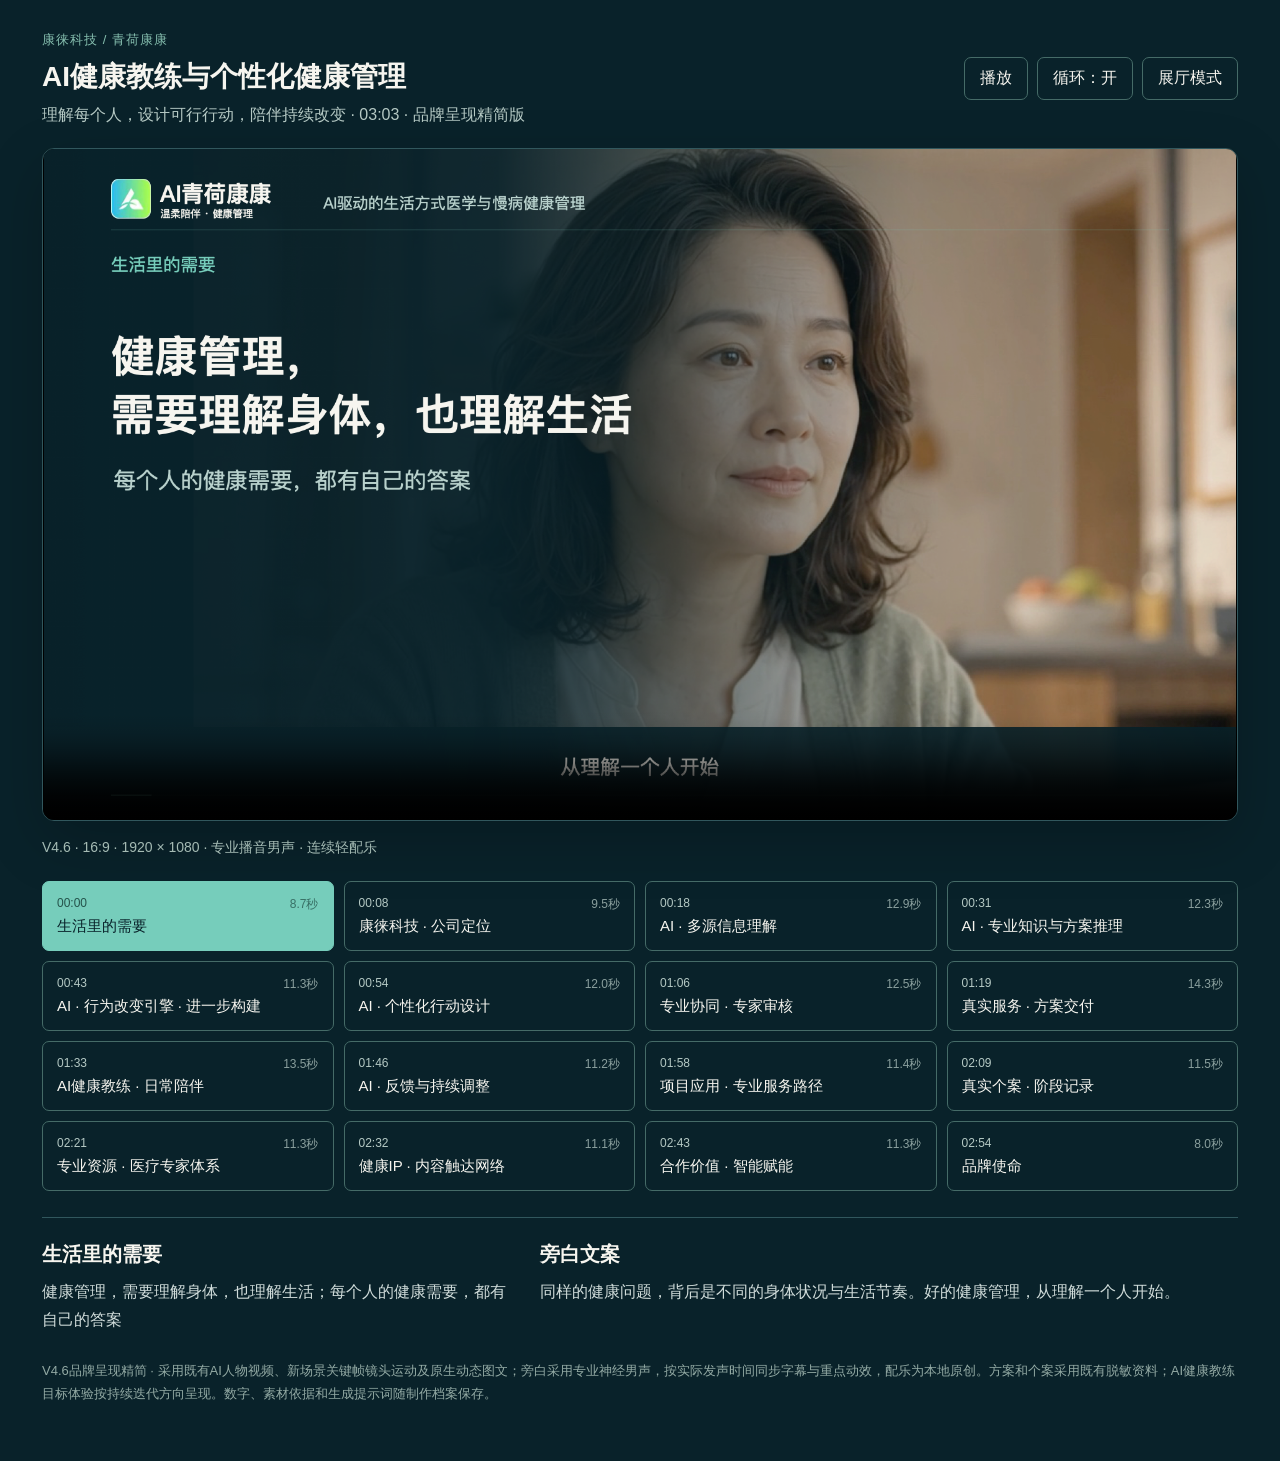
==== film/index.html @ 323fd31a "Publish V3 V4 and brand film" ====
<!doctype html><html lang="zh-CN"><head><meta charset="utf-8"><meta name="viewport" content="width=device-width,initial-scale=1"><title>康徕科技｜AI健康教练与个性化健康管理</title><style>
*{box-sizing:border-box}body{margin:0;background:#09222a;color:#f6f5ef;font-family:"PingFang SC","Microsoft YaHei",sans-serif}main{max-width:1520px;margin:auto;padding:30px 42px 42px}header{display:flex;align-items:center;justify-content:space-between;gap:24px;margin-bottom:22px}.eyebrow{font-size:13px;color:#86bfaf;letter-spacing:.08em}h1{font-size:28px;margin:9px 0;font-weight:600}header p{color:#b5c9c4;margin:0;font-size:16px}.tools{display:flex;gap:9px;flex-shrink:0}button{font:inherit;border:1px solid #456b67;background:transparent;color:inherit;border-radius:7px;padding:10px 15px;cursor:pointer}button:hover,button:focus-visible{border-color:#9fe4d6;background:#173b42;outline:2px solid #76cdbb;outline-offset:2px}.screen{background:#000;border:1px solid #31575d;border-radius:12px;overflow:hidden;aspect-ratio:16/9;box-shadow:0 20px 60px #0003}video{display:block;width:100%;height:100%;object-fit:contain}.under{display:flex;justify-content:space-between;gap:20px;color:#a5bbb4;font-size:14px;margin:18px 0}a{color:#88c9bb;text-decoration:none}a:hover{text-decoration:underline}nav{display:grid;grid-template-columns:repeat(4,minmax(0,1fr));gap:10px;margin-top:24px}.chapter{text-align:left;font-size:15px;padding:14px;white-space:normal;overflow-wrap:anywhere}.chapter>span{display:block;font-size:12px;color:#b5c9c4;margin-bottom:7px}.chapter small{float:right;font-size:12px;font-weight:400;opacity:.75}.chapter.active{background:#76cdbb;color:#09222a;border-color:#76cdbb}.chapter.active>span{color:#24524a}.note{margin-top:26px;display:grid;grid-template-columns:1fr 1.5fr;gap:32px;border-top:1px solid #31575d;padding-top:23px}.note h2{font-size:20px;margin:0 0 10px}.note p{margin:0;line-height:1.75;color:#d0dcda}.documents{display:flex;flex-wrap:wrap;gap:12px;align-items:center;border-top:1px solid #31575d;margin-top:26px;padding-top:22px}.documents>span{color:#b5c9c4;margin-right:6px}.documents a{border:1px solid #31575d;border-radius:7px;padding:10px 15px}.meta{font-size:13px;color:#93aaa4;margin-top:25px;line-height:1.8}@media(max-width:900px){main{padding:22px}header{display:block}.tools{margin-top:18px}nav{grid-template-columns:repeat(2,minmax(0,1fr))}.note{grid-template-columns:1fr}.chapter{font-size:14px}.under{display:block}.under>div+div{margin-top:10px}}
body.exhibition{overflow:hidden}body.exhibition .screen{position:fixed;inset:0;width:100vw;height:100vh;aspect-ratio:auto;border:0;border-radius:0;z-index:20}body.exhibition .tools{position:fixed;right:16px;top:16px;z-index:30;opacity:0;transition:opacity .3s}body.exhibition .tools:hover,body.exhibition .tools:focus-within{opacity:1}body.exhibition .tools button:not(#full){display:none}body.exhibition #full{background:#09222acc}body.exhibition nav,body.exhibition .note,body.exhibition .under,body.exhibition .documents,body.exhibition .meta,body.exhibition header>div:first-child{display:none}
</style></head><body><main><header><div><span class="eyebrow">康徕科技 / 青荷康康</span><h1>AI健康教练与个性化健康管理</h1><p>理解每个人，设计可行行动，陪伴持续改变 · 03:03 · 品牌呈现精简版</p></div><div class="tools"><button id="play">播放</button><button id="loop" aria-pressed="true">循环：开</button><button id="full">展厅模式</button></div></header><div class="screen"><video id="film" controls loop playsinline preload="metadata" poster="poster.png"></video></div><div class="under"><div>V4.6 · 16:9 · 1920 × 1080 · 专业播音男声 · 连续轻配乐</div></div><nav aria-label="影片章节"><button class="chapter" data-start="0" data-id="S01"><span>00:00<small>8.7秒</small></span>生活里的需要</button><button class="chapter" data-start="8.68" data-id="S02"><span>00:08<small>9.5秒</small></span>康徕科技 · 公司定位</button><button class="chapter" data-start="18.2" data-id="S03"><span>00:18<small>12.9秒</small></span>AI · 多源信息理解</button><button class="chapter" data-start="31.08" data-id="S04"><span>00:31<small>12.3秒</small></span>AI · 专业知识与方案推理</button><button class="chapter" data-start="43.4" data-id="S05"><span>00:43<small>11.3秒</small></span>AI · 行为改变引擎 · 进一步构建</button><button class="chapter" data-start="54.68" data-id="S06"><span>00:54<small>12.0秒</small></span>AI · 个性化行动设计</button><button class="chapter" data-start="66.64" data-id="S07"><span>01:06<small>12.5秒</small></span>专业协同 · 专家审核</button><button class="chapter" data-start="79.16" data-id="S08"><span>01:19<small>14.3秒</small></span>真实服务 · 方案交付</button><button class="chapter" data-start="93.44" data-id="S09"><span>01:33<small>13.5秒</small></span>AI健康教练 · 日常陪伴</button><button class="chapter" data-start="106.96" data-id="S10"><span>01:46<small>11.2秒</small></span>AI · 反馈与持续调整</button><button class="chapter" data-start="118.2" data-id="S11"><span>01:58<small>11.4秒</small></span>项目应用 · 专业服务路径</button><button class="chapter" data-start="129.56" data-id="S12"><span>02:09<small>11.5秒</small></span>真实个案 · 阶段记录</button><button class="chapter" data-start="141.08" data-id="S13"><span>02:21<small>11.3秒</small></span>专业资源 · 医疗专家体系</button><button class="chapter" data-start="152.4" data-id="S14"><span>02:32<small>11.1秒</small></span>健康IP · 内容触达网络</button><button class="chapter" data-start="163.52" data-id="S15"><span>02:43<small>11.3秒</small></span>合作价值 · 智能赋能</button><button class="chapter" data-start="174.84" data-id="S16"><span>02:54<small>8.0秒</small></span>品牌使命</button></nav><section class="note"><div><h2 id="scene-title">生活里的需要</h2><p id="scene-copy">健康管理，需要理解身体，也理解生活</p></div><div><h2>旁白文案</h2><p id="voice">同样的健康问题，背后是不同的身体状况、生活节奏和行动困难。</p></div></section><p class="meta">V4.6品牌呈现精简 · 采用既有AI人物视频、新场景关键帧镜头运动及原生动态图文；旁白采用专业神经男声，按实际发声时间同步字幕与重点动效，配乐为本地原创。方案和个案采用既有脱敏资料；AI健康教练目标体验按持续迭代方向呈现。数字、素材依据和生成提示词随制作档案保存。</p></main><script src="vendor/hls.min.js"></script><script>
const scenes=[{"id": "S01", "start": 0, "end": 8.68, "chapter": "生活里的需要", "layout": "human", "headline": "健康管理，\n需要理解身体，也理解生活", "subline": "每个人的健康需要，都有自己的答案", "labels": [], "asset": "report", "video": true, "voice": "同样的健康问题，背后是不同的身体状况与生活节奏。好的健康管理，从理解一个人开始。", "visualDuration": 8, "voiceOffset": 0.18, "animationMap": [{"visual": 0, "audio": 0}, {"visual": 8, "audio": 8.68}]}, {"id": "S02", "start": 8.68, "end": 18.2, "chapter": "康徕科技 · 公司定位", "layout": "brand", "headline": "AI驱动的生活方式医学\n与慢病健康管理", "subline": "专业知识 × 人工智能 × 持续服务", "labels": [], "asset": "report", "video": true, "voice": "康徕科技，以人工智能连接生活方式医学与专业服务，让健康管理更个性化，也更贴近日常生活。", "visualDuration": 10, "voiceOffset": 0.18, "animationMap": [{"visual": 0, "audio": 0}, {"visual": 10, "audio": 9.52}]}, {"id": "S03", "start": 18.2, "end": 31.08, "chapter": "AI · 多源信息理解", "layout": "profile", "headline": "先理解一个人，\n再设计一份方案", "subline": "从原始资料，到结构化用户画像", "labels": ["用户自检", "体检资料", "专家建议", "生活记录"], "asset": "consult", "video": true, "voice": "从用户自检、体检资料，到专家建议与生活记录，人工智能整合多源信息，形成结构化画像，理解健康情况、个人目标和现实条件。", "visualDuration": 12, "voiceOffset": 0.18, "animationMap": [{"visual": 0, "audio": 0}, {"visual": 3.0, "audio": 4.874, "keyword": "人工智能"}, {"visual": 5.7, "audio": 7.0713, "keyword": "形成结构化画像"}, {"visual": 8.6, "audio": 10.58, "keyword": "现实条件"}, {"visual": 10.1, "audio": 11.28, "keyword": null}, {"visual": 12, "audio": 12.88}]}, {"id": "S04", "start": 31.08, "end": 43.4, "chapter": "AI · 专业知识与方案推理", "layout": "knowledge", "headline": "让专业知识，\n成为个性化方案的依据", "subline": "自建知识库与个案库 · 专业依据融入方案", "labels": ["临床医学：循证、文献、指南", "生活方式干预：运动、营养、睡眠、情绪、关系、避害", "临床案例、服务个案"], "asset": "expert", "video": false, "voice": "依托自建知识库和个案库，人工智能检索适用的专业依据，结合生活方式医学逻辑、规则与模板，形成方案草案，让建议有据可循。", "visualDuration": 13, "voiceOffset": 0.18, "animationMap": [{"visual": 0, "audio": 0}, {"visual": 3.1, "audio": 3.1715, "keyword": "检索适用"}, {"visual": 7.0, "audio": 8.5663, "keyword": "形成方案草案"}, {"visual": 9.4, "audio": 10.02, "keyword": null}, {"visual": 10.7, "audio": 10.72, "keyword": null}, {"visual": 13, "audio": 12.32}]}, {"id": "S05", "start": 43.4, "end": 54.68, "chapter": "AI · 行为改变引擎 · 进一步构建", "layout": "barrier", "headline": "找到执行难点，\n让改变更容易开始", "subline": "理解实际困难，形成针对性的行动设计", "labels": ["动机", "能力", "环境"], "asset": "worknight", "video": false, "voice": "有了专业依据，还要理解为什么难以坚持。康徕正在进一步构建行为改变引擎，从动机、能力与环境中，找到执行难点。", "visualDuration": 12, "voiceOffset": -0.08, "animationMap": [{"visual": 0, "audio": 0}, {"visual": 12, "audio": 11.28}]}, {"id": "S06", "start": 54.68, "end": 66.64, "chapter": "AI · 个性化行动设计", "layout": "action", "headline": "把健康目标，\n变成每天做得到的行动", "subline": "阶段目标 → 每周安排 → 每日行动", "labels": ["饮食", "运动", "睡眠", "情绪", "关系", "避害"], "asset": "feedback", "video": false, "voice": "围绕个人目标与执行难点，把阶段方案拆成每周安排和每日行动。让饮食、运动等生活方式改变，变成真正做得到的事情。", "visualDuration": 12, "voiceOffset": 0.18, "animationMap": [{"visual": 0, "audio": 0}, {"visual": 12, "audio": 11.96}]}, {"id": "S07", "start": 66.64, "end": 79.16, "chapter": "专业协同 · 专家审核", "layout": "review", "headline": "AI辅助生成，\n专家审核交付", "subline": "个体适配 · 执行细节 · 注意事项", "labels": ["个体适配", "执行细节", "注意事项"], "asset": "revisit", "video": false, "voice": "人工智能辅助生成，专家审核交付。从个体适配、执行细节，到注意事项，逐项确认，让智能能力与专业判断共同服务于用户。", "visualDuration": 10, "voiceOffset": 0.18, "animationMap": [{"visual": 0, "audio": 0}, {"visual": 2.8, "audio": 3.755, "keyword": "从个体适配"}, {"visual": 6.7, "audio": 8.426, "keyword": "让智能能力"}, {"visual": 7.2, "audio": 10.92, "keyword": null}, {"visual": 10, "audio": 12.52}]}, {"id": "S08", "start": 79.16, "end": 93.44, "chapter": "真实服务 · 方案交付", "layout": "deliver", "headline": "个性化能力，\n已经进入真实服务", "subline": "369与TLC 21天 · 两类实际服务交付", "labels": ["369 · 首月与四周安排", "TLC · 21天与行动细节"], "asset": "feedback", "video": false, "voice": "在三六九与二十一天生活方式健康方案等实际服务中，这条路径已形成具体交付。从专家建议，到阶段安排，再到每天怎么做，让一份方案成为一套行动安排。", "visualDuration": 14, "voiceOffset": -0.08, "animationMap": [{"visual": 0, "audio": 0}, {"visual": 6.6, "audio": 7.3426, "keyword": "从专家建议"}, {"visual": 14, "audio": 14.28}]}, {"id": "S09", "start": 93.44, "end": 106.96, "chapter": "AI健康教练 · 日常陪伴", "layout": "coach", "headline": "当生活发生变化，\n行动也能找到新的安排", "subline": "结合当前计划与真实条件，帮助行动继续", "labels": ["当前计划", "可用时间", "当天状态", "已审核备选"], "asset": "worknight", "video": false, "voice": "方案交付之后，服务还要继续。面对加班、疲惫和日程变化，人工智能健康教练的目标，是结合当前计划与可用条件，提供更容易继续的行动建议。", "visualDuration": 16, "voiceOffset": -0.08, "animationMap": [{"visual": 0, "audio": 0}, {"visual": 1.0, "audio": 3.1042, "keyword": "加班"}, {"visual": 4.0, "audio": 8.5384, "keyword": "当前计划"}, {"visual": 9.2, "audio": 11.0121, "keyword": "更容易继续"}, {"visual": 13.2, "audio": 11.92, "keyword": null}, {"visual": 16, "audio": 13.52}]}, {"id": "S10", "start": 106.96, "end": 118.2, "chapter": "AI · 反馈与持续调整", "layout": "feedback", "headline": "每一次反馈，\n都让下一步更贴近你", "subline": "执行记录 → 阶段复盘 → 调整建议 → 专业确认", "labels": ["完成", "部分完成", "遇到困难"], "asset": "feedback", "video": false, "voice": "每一次完成、每一次困难，都是下一次调整的依据。行动记录进入阶段回顾，与专业团队共同推动方案优化，陪伴用户继续前行。", "visualDuration": 12, "voiceOffset": -0.08, "animationMap": [{"visual": 0, "audio": 0}, {"visual": 6.6, "audio": 5.2585, "keyword": "阶段回顾"}, {"visual": 10.0, "audio": 9.64, "keyword": null}, {"visual": 12, "audio": 11.24}]}, {"id": "S11", "start": 118.2, "end": 129.56, "chapter": "项目应用 · 专业服务路径", "layout": "projects", "headline": "同一专业服务体系，\n回应不同健康需要", "subline": "专业知识 · 个性化方案 · 专家协同 · 持续跟踪", "labels": ["肥胖管理", "糖尿病健康管理", "高血脂健康管理", "妇科健康支持"], "asset": "revisit", "video": false, "voice": "从肥胖、糖尿病，到高血脂与妇科健康，围绕不同需求，连接各有重点的专业服务，让个性化方案进入具体应用场景。", "visualDuration": 11, "voiceOffset": 0.18, "animationMap": [{"visual": 0, "audio": 0}, {"visual": 11, "audio": 11.36}]}, {"id": "S12", "start": 129.56, "end": 141.08, "chapter": "真实个案 · 阶段记录", "layout": "case", "headline": "在持续服务中，\n看见身体与生活的变化", "subline": "独立脱敏结案报告 · 体重与生活方式管理个案", "labels": ["62.5 → 57 kg", "26.01 → 23.73"], "asset": "food", "video": true, "voice": "服务的价值，体现在真实的变化中。结案报告记录体重、身体状态与生活方式的阶段变化，让持续服务的过程有迹可循。", "visualDuration": 12, "voiceOffset": 0.18, "animationMap": [{"visual": 0, "audio": 0}, {"visual": 12, "audio": 11.52}]}, {"id": "S13", "start": 141.08, "end": 152.4, "chapter": "专业资源 · 医疗专家体系", "layout": "experts", "headline": "让智能服务，\n有专业支撑", "subline": "多专科协同，支撑方案与服务质量", "labels": ["近200位", "6—8个"], "asset": "expert", "video": false, "voice": "近两百位合作医疗专家，覆盖六至八个专科方向。专业资源与智能能力相互支持，为个性化健康管理提供专业基础。", "visualDuration": 10, "voiceOffset": 0.18, "animationMap": [{"visual": 0, "audio": 0}, {"visual": 10, "audio": 11.32}]}, {"id": "S14", "start": 152.4, "end": 163.52, "chapter": "健康IP · 内容触达网络", "layout": "reach", "headline": "连接专业服务，\n与广泛的健康需求", "subline": "医疗专家 × 健康IP × 专业服务资源", "labels": ["140+", "2亿+"], "asset": "expert", "video": false, "voice": "超过一百四十位健康IP，矩阵粉丝规模超过两亿。以健康内容与专业影响力，连接专业服务和更多健康需求。", "visualDuration": 10, "voiceOffset": 0.18, "animationMap": [{"visual": 0, "audio": 0}, {"visual": 10, "audio": 11.12}]}, {"id": "S15", "start": 163.52, "end": 174.84, "chapter": "合作价值 · 智能赋能", "layout": "partners", "headline": "智能赋能健康产业伙伴", "subline": "把更多精力，留给用户与长期服务", "labels": ["个性化方案支持", "标准化服务交付", "持续跟踪与运营管理"], "asset": "revisit", "video": false, "voice": "以智能化方案支持、标准化交付与持续跟踪，减少重复工作。让专业团队有更多时间理解用户，也有更多精力陪伴改变。", "visualDuration": 10, "voiceOffset": -0.08, "animationMap": [{"visual": 0, "audio": 0}, {"visual": 10, "audio": 11.32}]}, {"id": "S16", "start": 174.84, "end": 182.84, "chapter": "品牌使命", "layout": "closing", "headline": "让健康，从一次管理，\n到一生陪伴", "subline": "专业 · 智能 · 长期陪伴", "labels": [], "asset": "walk", "video": false, "voice": "康徕科技，青荷康康。让专业贴近生活，让健康，从一次管理，到一生陪伴。", "visualDuration": 8, "voiceOffset": 0.18, "animationMap": [{"visual": 0, "audio": 0}, {"visual": 8, "audio": 8.0}]}],v=document.querySelector('#film'),play=document.querySelector('#play'),loop=document.querySelector('#loop'),full=document.querySelector('#full'),chapters=[...document.querySelectorAll('.chapter')];
function update(){const s=[...scenes].reverse().find(s=>v.currentTime>=s.start)||scenes[0];chapters.forEach(b=>{const on=b.dataset.id===s.id;b.classList.toggle('active',on);b.setAttribute('aria-current',on?'step':'false')});document.querySelector('#scene-title').textContent=s.chapter;document.querySelector('#scene-copy').textContent=s.headline.replaceAll('\n','')+'；'+s.subline;document.querySelector('#voice').textContent=s.voice;play.textContent=v.paused?'播放':'暂停'}
play.onclick=async()=>{if(v.paused)await v.play();else v.pause();update()};loop.onclick=()=>{v.loop=!v.loop;loop.textContent='循环：'+(v.loop?'开':'关');loop.setAttribute('aria-pressed',String(v.loop))};chapters.forEach(b=>b.onclick=()=>{v.currentTime=Number(b.dataset.start);update()});full.onclick=()=>{const on=document.body.classList.toggle('exhibition');full.textContent=on?'退出展厅模式':'展厅模式'};document.addEventListener('keydown',e=>{if(e.key==='Escape'){document.body.classList.remove('exhibition');full.textContent='展厅模式'}});['timeupdate','seeked','play','pause','loadedmetadata','ended'].forEach(e=>v.addEventListener(e,update));update();
const stream='media/film.m3u8';
if(v.canPlayType('application/vnd.apple.mpegurl')){v.src=stream;}
else if(Hls.isSupported()){
 const hls=new Hls({maxBufferLength:20,maxMaxBufferLength:40});
 hls.loadSource(stream);hls.attachMedia(v);
 hls.on(Hls.Events.ERROR,(_event,data)=>{if(data.fatal){if(data.type===Hls.ErrorTypes.NETWORK_ERROR)hls.startLoad();else if(data.type===Hls.ErrorTypes.MEDIA_ERROR)hls.recoverMediaError();}});
}else{document.querySelector('#scene-copy').textContent='请使用新版 Chrome、Edge 或 Safari 浏览器播放。';}
</script></body></html>
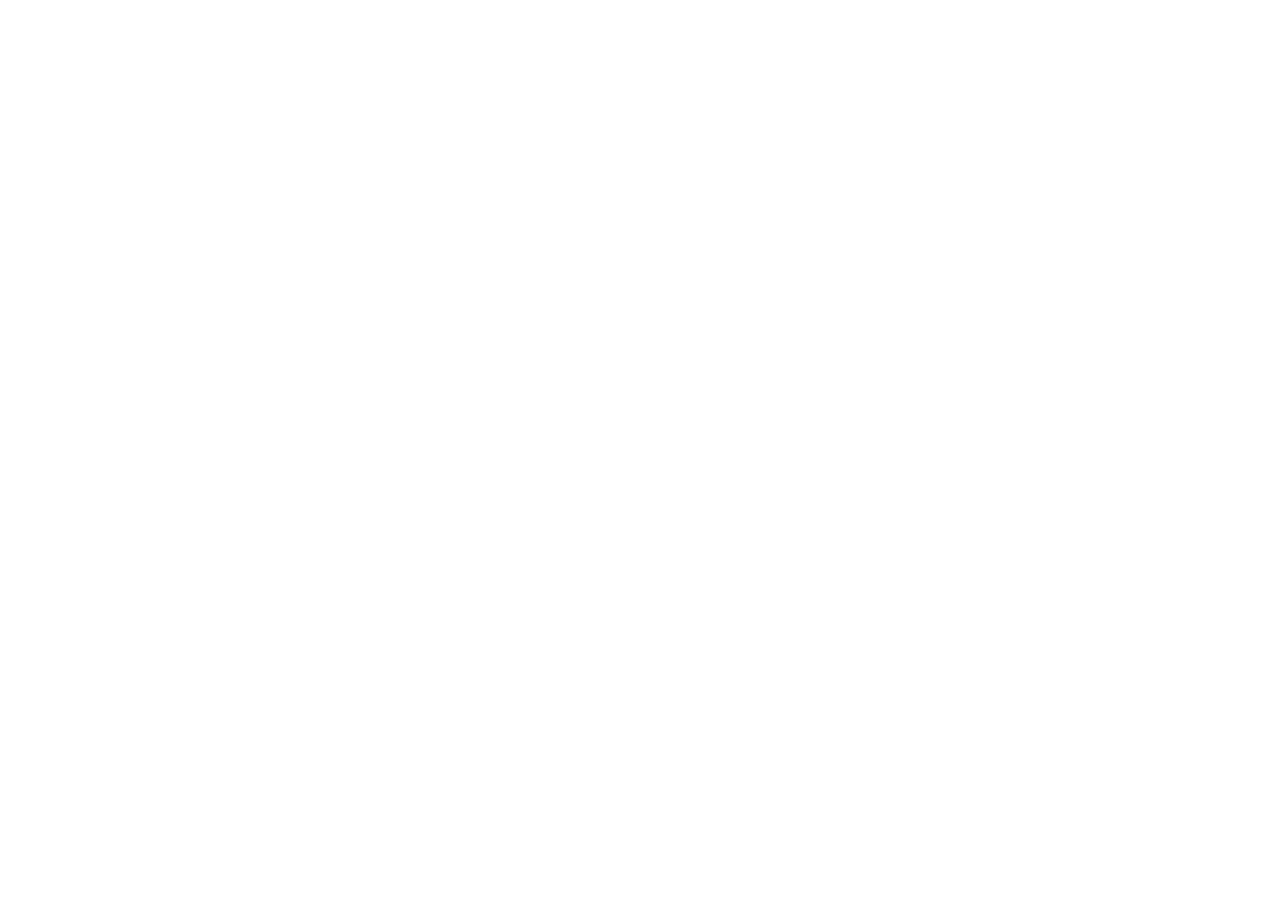
==== commit 9ff6786b: "Point brand film entry to current public film" ====
--- a/film/index.html
+++ b/film/index.html
@@ -1,15 +1,2 @@
-<!doctype html><html lang="zh-CN"><head><meta charset="utf-8"><meta name="viewport" content="width=device-width,initial-scale=1"><title>康徕科技｜AI健康教练与个性化健康管理</title><style>
-*{box-sizing:border-box}body{margin:0;background:#09222a;color:#f6f5ef;font-family:"PingFang SC","Microsoft YaHei",sans-serif}main{max-width:1520px;margin:auto;padding:30px 42px 42px}header{display:flex;align-items:center;justify-content:space-between;gap:24px;margin-bottom:22px}.eyebrow{font-size:13px;color:#86bfaf;letter-spacing:.08em}h1{font-size:28px;margin:9px 0;font-weight:600}header p{color:#b5c9c4;margin:0;font-size:16px}.tools{display:flex;gap:9px;flex-shrink:0}button{font:inherit;border:1px solid #456b67;background:transparent;color:inherit;border-radius:7px;padding:10px 15px;cursor:pointer}button:hover,button:focus-visible{border-color:#9fe4d6;background:#173b42;outline:2px solid #76cdbb;outline-offset:2px}.screen{background:#000;border:1px solid #31575d;border-radius:12px;overflow:hidden;aspect-ratio:16/9;box-shadow:0 20px 60px #0003}video{display:block;width:100%;height:100%;object-fit:contain}.under{display:flex;justify-content:space-between;gap:20px;color:#a5bbb4;font-size:14px;margin:18px 0}a{color:#88c9bb;text-decoration:none}a:hover{text-decoration:underline}nav{display:grid;grid-template-columns:repeat(4,minmax(0,1fr));gap:10px;margin-top:24px}.chapter{text-align:left;font-size:15px;padding:14px;white-space:normal;overflow-wrap:anywhere}.chapter>span{display:block;font-size:12px;color:#b5c9c4;margin-bottom:7px}.chapter small{float:right;font-size:12px;font-weight:400;opacity:.75}.chapter.active{background:#76cdbb;color:#09222a;border-color:#76cdbb}.chapter.active>span{color:#24524a}.note{margin-top:26px;display:grid;grid-template-columns:1fr 1.5fr;gap:32px;border-top:1px solid #31575d;padding-top:23px}.note h2{font-size:20px;margin:0 0 10px}.note p{margin:0;line-height:1.75;color:#d0dcda}.documents{display:flex;flex-wrap:wrap;gap:12px;align-items:center;border-top:1px solid #31575d;margin-top:26px;padding-top:22px}.documents>span{color:#b5c9c4;margin-right:6px}.documents a{border:1px solid #31575d;border-radius:7px;padding:10px 15px}.meta{font-size:13px;color:#93aaa4;margin-top:25px;line-height:1.8}@media(max-width:900px){main{padding:22px}header{display:block}.tools{margin-top:18px}nav{grid-template-columns:repeat(2,minmax(0,1fr))}.note{grid-template-columns:1fr}.chapter{font-size:14px}.under{display:block}.under>div+div{margin-top:10px}}
-body.exhibition{overflow:hidden}body.exhibition .screen{position:fixed;inset:0;width:100vw;height:100vh;aspect-ratio:auto;border:0;border-radius:0;z-index:20}body.exhibition .tools{position:fixed;right:16px;top:16px;z-index:30;opacity:0;transition:opacity .3s}body.exhibition .tools:hover,body.exhibition .tools:focus-within{opacity:1}body.exhibition .tools button:not(#full){display:none}body.exhibition #full{background:#09222acc}body.exhibition nav,body.exhibition .note,body.exhibition .under,body.exhibition .documents,body.exhibition .meta,body.exhibition header>div:first-child{display:none}
-</style></head><body><main><header><div><span class="eyebrow">康徕科技 / 青荷康康</span><h1>AI健康教练与个性化健康管理</h1><p>理解每个人，设计可行行动，陪伴持续改变 · 03:03 · 品牌呈现精简版</p></div><div class="tools"><button id="play">播放</button><button id="loop" aria-pressed="true">循环：开</button><button id="full">展厅模式</button></div></header><div class="screen"><video id="film" controls loop playsinline preload="metadata" poster="poster.png"></video></div><div class="under"><div>V4.6 · 16:9 · 1920 × 1080 · 专业播音男声 · 连续轻配乐</div></div><nav aria-label="影片章节"><button class="chapter" data-start="0" data-id="S01"><span>00:00<small>8.7秒</small></span>生活里的需要</button><button class="chapter" data-start="8.68" data-id="S02"><span>00:08<small>9.5秒</small></span>康徕科技 · 公司定位</button><button class="chapter" data-start="18.2" data-id="S03"><span>00:18<small>12.9秒</small></span>AI · 多源信息理解</button><button class="chapter" data-start="31.08" data-id="S04"><span>00:31<small>12.3秒</small></span>AI · 专业知识与方案推理</button><button class="chapter" data-start="43.4" data-id="S05"><span>00:43<small>11.3秒</small></span>AI · 行为改变引擎 · 进一步构建</button><button class="chapter" data-start="54.68" data-id="S06"><span>00:54<small>12.0秒</small></span>AI · 个性化行动设计</button><button class="chapter" data-start="66.64" data-id="S07"><span>01:06<small>12.5秒</small></span>专业协同 · 专家审核</button><button class="chapter" data-start="79.16" data-id="S08"><span>01:19<small>14.3秒</small></span>真实服务 · 方案交付</button><button class="chapter" data-start="93.44" data-id="S09"><span>01:33<small>13.5秒</small></span>AI健康教练 · 日常陪伴</button><button class="chapter" data-start="106.96" data-id="S10"><span>01:46<small>11.2秒</small></span>AI · 反馈与持续调整</button><button class="chapter" data-start="118.2" data-id="S11"><span>01:58<small>11.4秒</small></span>项目应用 · 专业服务路径</button><button class="chapter" data-start="129.56" data-id="S12"><span>02:09<small>11.5秒</small></span>真实个案 · 阶段记录</button><button class="chapter" data-start="141.08" data-id="S13"><span>02:21<small>11.3秒</small></span>专业资源 · 医疗专家体系</button><button class="chapter" data-start="152.4" data-id="S14"><span>02:32<small>11.1秒</small></span>健康IP · 内容触达网络</button><button class="chapter" data-start="163.52" data-id="S15"><span>02:43<small>11.3秒</small></span>合作价值 · 智能赋能</button><button class="chapter" data-start="174.84" data-id="S16"><span>02:54<small>8.0秒</small></span>品牌使命</button></nav><section class="note"><div><h2 id="scene-title">生活里的需要</h2><p id="scene-copy">健康管理，需要理解身体，也理解生活</p></div><div><h2>旁白文案</h2><p id="voice">同样的健康问题，背后是不同的身体状况、生活节奏和行动困难。</p></div></section><p class="meta">V4.6品牌呈现精简 · 采用既有AI人物视频、新场景关键帧镜头运动及原生动态图文；旁白采用专业神经男声，按实际发声时间同步字幕与重点动效，配乐为本地原创。方案和个案采用既有脱敏资料；AI健康教练目标体验按持续迭代方向呈现。数字、素材依据和生成提示词随制作档案保存。</p></main><script src="vendor/hls.min.js"></script><script>
-const scenes=[{"id": "S01", "start": 0, "end": 8.68, "chapter": "生活里的需要", "layout": "human", "headline": "健康管理，\n需要理解身体，也理解生活", "subline": "每个人的健康需要，都有自己的答案", "labels": [], "asset": "report", "video": true, "voice": "同样的健康问题，背后是不同的身体状况与生活节奏。好的健康管理，从理解一个人开始。", "visualDuration": 8, "voiceOffset": 0.18, "animationMap": [{"visual": 0, "audio": 0}, {"visual": 8, "audio": 8.68}]}, {"id": "S02", "start": 8.68, "end": 18.2, "chapter": "康徕科技 · 公司定位", "layout": "brand", "headline": "AI驱动的生活方式医学\n与慢病健康管理", "subline": "专业知识 × 人工智能 × 持续服务", "labels": [], "asset": "report", "video": true, "voice": "康徕科技，以人工智能连接生活方式医学与专业服务，让健康管理更个性化，也更贴近日常生活。", "visualDuration": 10, "voiceOffset": 0.18, "animationMap": [{"visual": 0, "audio": 0}, {"visual": 10, "audio": 9.52}]}, {"id": "S03", "start": 18.2, "end": 31.08, "chapter": "AI · 多源信息理解", "layout": "profile", "headline": "先理解一个人，\n再设计一份方案", "subline": "从原始资料，到结构化用户画像", "labels": ["用户自检", "体检资料", "专家建议", "生活记录"], "asset": "consult", "video": true, "voice": "从用户自检、体检资料，到专家建议与生活记录，人工智能整合多源信息，形成结构化画像，理解健康情况、个人目标和现实条件。", "visualDuration": 12, "voiceOffset": 0.18, "animationMap": [{"visual": 0, "audio": 0}, {"visual": 3.0, "audio": 4.874, "keyword": "人工智能"}, {"visual": 5.7, "audio": 7.0713, "keyword": "形成结构化画像"}, {"visual": 8.6, "audio": 10.58, "keyword": "现实条件"}, {"visual": 10.1, "audio": 11.28, "keyword": null}, {"visual": 12, "audio": 12.88}]}, {"id": "S04", "start": 31.08, "end": 43.4, "chapter": "AI · 专业知识与方案推理", "layout": "knowledge", "headline": "让专业知识，\n成为个性化方案的依据", "subline": "自建知识库与个案库 · 专业依据融入方案", "labels": ["临床医学：循证、文献、指南", "生活方式干预：运动、营养、睡眠、情绪、关系、避害", "临床案例、服务个案"], "asset": "expert", "video": false, "voice": "依托自建知识库和个案库，人工智能检索适用的专业依据，结合生活方式医学逻辑、规则与模板，形成方案草案，让建议有据可循。", "visualDuration": 13, "voiceOffset": 0.18, "animationMap": [{"visual": 0, "audio": 0}, {"visual": 3.1, "audio": 3.1715, "keyword": "检索适用"}, {"visual": 7.0, "audio": 8.5663, "keyword": "形成方案草案"}, {"visual": 9.4, "audio": 10.02, "keyword": null}, {"visual": 10.7, "audio": 10.72, "keyword": null}, {"visual": 13, "audio": 12.32}]}, {"id": "S05", "start": 43.4, "end": 54.68, "chapter": "AI · 行为改变引擎 · 进一步构建", "layout": "barrier", "headline": "找到执行难点，\n让改变更容易开始", "subline": "理解实际困难，形成针对性的行动设计", "labels": ["动机", "能力", "环境"], "asset": "worknight", "video": false, "voice": "有了专业依据，还要理解为什么难以坚持。康徕正在进一步构建行为改变引擎，从动机、能力与环境中，找到执行难点。", "visualDuration": 12, "voiceOffset": -0.08, "animationMap": [{"visual": 0, "audio": 0}, {"visual": 12, "audio": 11.28}]}, {"id": "S06", "start": 54.68, "end": 66.64, "chapter": "AI · 个性化行动设计", "layout": "action", "headline": "把健康目标，\n变成每天做得到的行动", "subline": "阶段目标 → 每周安排 → 每日行动", "labels": ["饮食", "运动", "睡眠", "情绪", "关系", "避害"], "asset": "feedback", "video": false, "voice": "围绕个人目标与执行难点，把阶段方案拆成每周安排和每日行动。让饮食、运动等生活方式改变，变成真正做得到的事情。", "visualDuration": 12, "voiceOffset": 0.18, "animationMap": [{"visual": 0, "audio": 0}, {"visual": 12, "audio": 11.96}]}, {"id": "S07", "start": 66.64, "end": 79.16, "chapter": "专业协同 · 专家审核", "layout": "review", "headline": "AI辅助生成，\n专家审核交付", "subline": "个体适配 · 执行细节 · 注意事项", "labels": ["个体适配", "执行细节", "注意事项"], "asset": "revisit", "video": false, "voice": "人工智能辅助生成，专家审核交付。从个体适配、执行细节，到注意事项，逐项确认，让智能能力与专业判断共同服务于用户。", "visualDuration": 10, "voiceOffset": 0.18, "animationMap": [{"visual": 0, "audio": 0}, {"visual": 2.8, "audio": 3.755, "keyword": "从个体适配"}, {"visual": 6.7, "audio": 8.426, "keyword": "让智能能力"}, {"visual": 7.2, "audio": 10.92, "keyword": null}, {"visual": 10, "audio": 12.52}]}, {"id": "S08", "start": 79.16, "end": 93.44, "chapter": "真实服务 · 方案交付", "layout": "deliver", "headline": "个性化能力，\n已经进入真实服务", "subline": "369与TLC 21天 · 两类实际服务交付", "labels": ["369 · 首月与四周安排", "TLC · 21天与行动细节"], "asset": "feedback", "video": false, "voice": "在三六九与二十一天生活方式健康方案等实际服务中，这条路径已形成具体交付。从专家建议，到阶段安排，再到每天怎么做，让一份方案成为一套行动安排。", "visualDuration": 14, "voiceOffset": -0.08, "animationMap": [{"visual": 0, "audio": 0}, {"visual": 6.6, "audio": 7.3426, "keyword": "从专家建议"}, {"visual": 14, "audio": 14.28}]}, {"id": "S09", "start": 93.44, "end": 106.96, "chapter": "AI健康教练 · 日常陪伴", "layout": "coach", "headline": "当生活发生变化，\n行动也能找到新的安排", "subline": "结合当前计划与真实条件，帮助行动继续", "labels": ["当前计划", "可用时间", "当天状态", "已审核备选"], "asset": "worknight", "video": false, "voice": "方案交付之后，服务还要继续。面对加班、疲惫和日程变化，人工智能健康教练的目标，是结合当前计划与可用条件，提供更容易继续的行动建议。", "visualDuration": 16, "voiceOffset": -0.08, "animationMap": [{"visual": 0, "audio": 0}, {"visual": 1.0, "audio": 3.1042, "keyword": "加班"}, {"visual": 4.0, "audio": 8.5384, "keyword": "当前计划"}, {"visual": 9.2, "audio": 11.0121, "keyword": "更容易继续"}, {"visual": 13.2, "audio": 11.92, "keyword": null}, {"visual": 16, "audio": 13.52}]}, {"id": "S10", "start": 106.96, "end": 118.2, "chapter": "AI · 反馈与持续调整", "layout": "feedback", "headline": "每一次反馈，\n都让下一步更贴近你", "subline": "执行记录 → 阶段复盘 → 调整建议 → 专业确认", "labels": ["完成", "部分完成", "遇到困难"], "asset": "feedback", "video": false, "voice": "每一次完成、每一次困难，都是下一次调整的依据。行动记录进入阶段回顾，与专业团队共同推动方案优化，陪伴用户继续前行。", "visualDuration": 12, "voiceOffset": -0.08, "animationMap": [{"visual": 0, "audio": 0}, {"visual": 6.6, "audio": 5.2585, "keyword": "阶段回顾"}, {"visual": 10.0, "audio": 9.64, "keyword": null}, {"visual": 12, "audio": 11.24}]}, {"id": "S11", "start": 118.2, "end": 129.56, "chapter": "项目应用 · 专业服务路径", "layout": "projects", "headline": "同一专业服务体系，\n回应不同健康需要", "subline": "专业知识 · 个性化方案 · 专家协同 · 持续跟踪", "labels": ["肥胖管理", "糖尿病健康管理", "高血脂健康管理", "妇科健康支持"], "asset": "revisit", "video": false, "voice": "从肥胖、糖尿病，到高血脂与妇科健康，围绕不同需求，连接各有重点的专业服务，让个性化方案进入具体应用场景。", "visualDuration": 11, "voiceOffset": 0.18, "animationMap": [{"visual": 0, "audio": 0}, {"visual": 11, "audio": 11.36}]}, {"id": "S12", "start": 129.56, "end": 141.08, "chapter": "真实个案 · 阶段记录", "layout": "case", "headline": "在持续服务中，\n看见身体与生活的变化", "subline": "独立脱敏结案报告 · 体重与生活方式管理个案", "labels": ["62.5 → 57 kg", "26.01 → 23.73"], "asset": "food", "video": true, "voice": "服务的价值，体现在真实的变化中。结案报告记录体重、身体状态与生活方式的阶段变化，让持续服务的过程有迹可循。", "visualDuration": 12, "voiceOffset": 0.18, "animationMap": [{"visual": 0, "audio": 0}, {"visual": 12, "audio": 11.52}]}, {"id": "S13", "start": 141.08, "end": 152.4, "chapter": "专业资源 · 医疗专家体系", "layout": "experts", "headline": "让智能服务，\n有专业支撑", "subline": "多专科协同，支撑方案与服务质量", "labels": ["近200位", "6—8个"], "asset": "expert", "video": false, "voice": "近两百位合作医疗专家，覆盖六至八个专科方向。专业资源与智能能力相互支持，为个性化健康管理提供专业基础。", "visualDuration": 10, "voiceOffset": 0.18, "animationMap": [{"visual": 0, "audio": 0}, {"visual": 10, "audio": 11.32}]}, {"id": "S14", "start": 152.4, "end": 163.52, "chapter": "健康IP · 内容触达网络", "layout": "reach", "headline": "连接专业服务，\n与广泛的健康需求", "subline": "医疗专家 × 健康IP × 专业服务资源", "labels": ["140+", "2亿+"], "asset": "expert", "video": false, "voice": "超过一百四十位健康IP，矩阵粉丝规模超过两亿。以健康内容与专业影响力，连接专业服务和更多健康需求。", "visualDuration": 10, "voiceOffset": 0.18, "animationMap": [{"visual": 0, "audio": 0}, {"visual": 10, "audio": 11.12}]}, {"id": "S15", "start": 163.52, "end": 174.84, "chapter": "合作价值 · 智能赋能", "layout": "partners", "headline": "智能赋能健康产业伙伴", "subline": "把更多精力，留给用户与长期服务", "labels": ["个性化方案支持", "标准化服务交付", "持续跟踪与运营管理"], "asset": "revisit", "video": false, "voice": "以智能化方案支持、标准化交付与持续跟踪，减少重复工作。让专业团队有更多时间理解用户，也有更多精力陪伴改变。", "visualDuration": 10, "voiceOffset": -0.08, "animationMap": [{"visual": 0, "audio": 0}, {"visual": 10, "audio": 11.32}]}, {"id": "S16", "start": 174.84, "end": 182.84, "chapter": "品牌使命", "layout": "closing", "headline": "让健康，从一次管理，\n到一生陪伴", "subline": "专业 · 智能 · 长期陪伴", "labels": [], "asset": "walk", "video": false, "voice": "康徕科技，青荷康康。让专业贴近生活，让健康，从一次管理，到一生陪伴。", "visualDuration": 8, "voiceOffset": 0.18, "animationMap": [{"visual": 0, "audio": 0}, {"visual": 8, "audio": 8.0}]}],v=document.querySelector('#film'),play=document.querySelector('#play'),loop=document.querySelector('#loop'),full=document.querySelector('#full'),chapters=[...document.querySelectorAll('.chapter')];
-function update(){const s=[...scenes].reverse().find(s=>v.currentTime>=s.start)||scenes[0];chapters.forEach(b=>{const on=b.dataset.id===s.id;b.classList.toggle('active',on);b.setAttribute('aria-current',on?'step':'false')});document.querySelector('#scene-title').textContent=s.chapter;document.querySelector('#scene-copy').textContent=s.headline.replaceAll('\n','')+'；'+s.subline;document.querySelector('#voice').textContent=s.voice;play.textContent=v.paused?'播放':'暂停'}
-play.onclick=async()=>{if(v.paused)await v.play();else v.pause();update()};loop.onclick=()=>{v.loop=!v.loop;loop.textContent='循环：'+(v.loop?'开':'关');loop.setAttribute('aria-pressed',String(v.loop))};chapters.forEach(b=>b.onclick=()=>{v.currentTime=Number(b.dataset.start);update()});full.onclick=()=>{const on=document.body.classList.toggle('exhibition');full.textContent=on?'退出展厅模式':'展厅模式'};document.addEventListener('keydown',e=>{if(e.key==='Escape'){document.body.classList.remove('exhibition');full.textContent='展厅模式'}});['timeupdate','seeked','play','pause','loadedmetadata','ended'].forEach(e=>v.addEventListener(e,update));update();
-const stream='media/film.m3u8';
-if(v.canPlayType('application/vnd.apple.mpegurl')){v.src=stream;}
-else if(Hls.isSupported()){
- const hls=new Hls({maxBufferLength:20,maxMaxBufferLength:40});
- hls.loadSource(stream);hls.attachMedia(v);
- hls.on(Hls.Events.ERROR,(_event,data)=>{if(data.fatal){if(data.type===Hls.ErrorTypes.NETWORK_ERROR)hls.startLoad();else if(data.type===Hls.ErrorTypes.MEDIA_ERROR)hls.recoverMediaError();}});
-}else{document.querySelector('#scene-copy').textContent='请使用新版 Chrome、Edge 或 Safari 浏览器播放。';}
-</script></body></html>+<!doctype html>
+<html lang="zh-CN"><head><meta charset="utf-8"><meta name="viewport" content="width=device-width,initial-scale=1"><title>青荷康康 · 品牌片</title><meta http-equiv="refresh" content="0;url=https://kanglai-dashboard-v3-v4-1011.mystic-dune-4929.chatgpt.site/film/"></head><body><p>正在打开<a href="https://kanglai-dashboard-v3-v4-1011.mystic-dune-4929.chatgpt.site/film/">青荷康康品牌片</a>…</p><script>location.replace("https://kanglai-dashboard-v3-v4-1011.mystic-dune-4929.chatgpt.site/film/")</script></body></html>
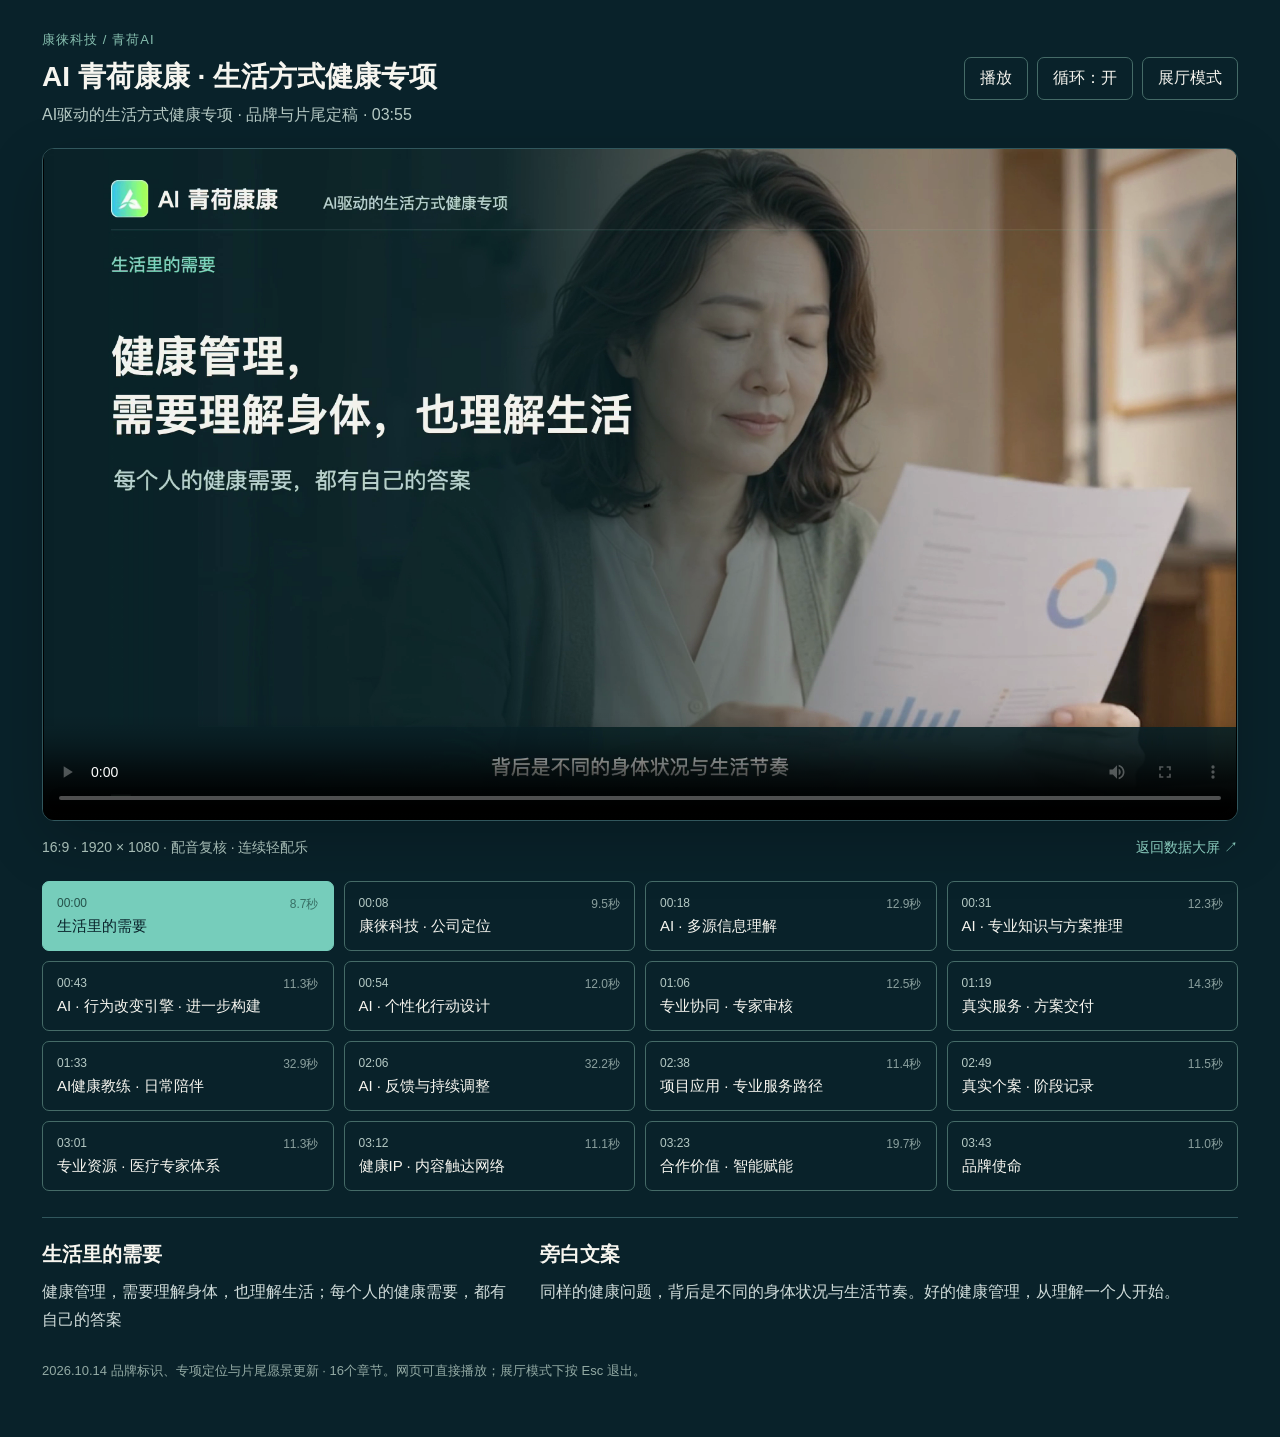
==== commit 877f10d5: "Publish dashboard and film directly on GitHub Pages" ====
--- a/film/index.html
+++ b/film/index.html
@@ -1,2 +1,9 @@
-<!doctype html>
-<html lang="zh-CN"><head><meta charset="utf-8"><meta name="viewport" content="width=device-width,initial-scale=1"><title>青荷康康 · 品牌片</title><meta http-equiv="refresh" content="0;url=https://kanglai-dashboard-v3-v4-1011.mystic-dune-4929.chatgpt.site/film/"></head><body><p>正在打开<a href="https://kanglai-dashboard-v3-v4-1011.mystic-dune-4929.chatgpt.site/film/">青荷康康品牌片</a>…</p><script>location.replace("https://kanglai-dashboard-v3-v4-1011.mystic-dune-4929.chatgpt.site/film/")</script></body></html>
+<!doctype html><html lang="zh-CN"><head><meta charset="utf-8"><meta name="viewport" content="width=device-width,initial-scale=1"><title>AI 青荷康康｜生活方式健康专项宣传片</title><style>
+*{box-sizing:border-box}body{margin:0;background:#09222a;color:#f6f5ef;font-family:"PingFang SC","Microsoft YaHei",sans-serif}main{max-width:1520px;margin:auto;padding:30px 42px 42px}header{display:flex;align-items:center;justify-content:space-between;gap:24px;margin-bottom:22px}.eyebrow{font-size:13px;color:#86bfaf;letter-spacing:.08em}h1{font-size:28px;margin:9px 0;font-weight:600}header p{color:#b5c9c4;margin:0;font-size:16px}.tools{display:flex;gap:9px;flex-shrink:0}button{font:inherit;border:1px solid #456b67;background:transparent;color:inherit;border-radius:7px;padding:10px 15px;cursor:pointer}button:hover,button:focus-visible{border-color:#9fe4d6;background:#173b42;outline:2px solid #76cdbb;outline-offset:2px}.screen{background:#000;border:1px solid #31575d;border-radius:12px;overflow:hidden;aspect-ratio:16/9;box-shadow:0 20px 60px #0003}video{display:block;width:100%;height:100%;object-fit:contain}.under{display:flex;justify-content:space-between;gap:20px;color:#a5bbb4;font-size:14px;margin:18px 0}a{color:#88c9bb;text-decoration:none}a:hover{text-decoration:underline}nav{display:grid;grid-template-columns:repeat(4,minmax(0,1fr));gap:10px;margin-top:24px}.chapter{text-align:left;font-size:15px;padding:14px}.chapter>span{display:block;font-size:12px;color:#b5c9c4;margin-bottom:7px}.chapter small{float:right;font-size:12px;font-weight:400;opacity:.75}.chapter.active{background:#76cdbb;color:#09222a;border-color:#76cdbb}.chapter.active>span{color:#24524a}.note{margin-top:26px;display:grid;grid-template-columns:1fr 1.5fr;gap:32px;border-top:1px solid #31575d;padding-top:23px}.note h2{font-size:20px;margin:0 0 10px}.note p{margin:0;line-height:1.75;color:#d0dcda}.meta{font-size:13px;color:#93aaa4;margin-top:25px;line-height:1.8}@media(max-width:900px){main{padding:22px}header{display:block}.tools{margin-top:18px}nav{grid-template-columns:repeat(2,minmax(0,1fr))}.note{grid-template-columns:1fr}.chapter{font-size:14px}.under{display:block}.under>div+div{margin-top:10px}}
+body.exhibition{overflow:hidden}body.exhibition .screen{position:fixed;inset:0;width:100vw;height:100vh;aspect-ratio:auto;border:0;border-radius:0;z-index:20}body.exhibition .tools{position:fixed;right:16px;top:16px;z-index:30;opacity:0;transition:opacity .3s}body.exhibition .tools:hover,body.exhibition .tools:focus-within{opacity:1}body.exhibition .tools button:not(#full){display:none}body.exhibition #full{background:#09222acc}body.exhibition nav,body.exhibition .note,body.exhibition .under,body.exhibition .meta,body.exhibition header>div:first-child{display:none}
+</style></head><body><main><header><div><span class="eyebrow">康徕科技 / 青荷AI</span><h1>AI 青荷康康 · 生活方式健康专项</h1><p>AI驱动的生活方式健康专项 · 品牌与片尾定稿 · 03:55</p></div><div class="tools"><button id="play">播放</button><button id="loop" aria-pressed="true">循环：开</button><button id="full">展厅模式</button></div></header><div class="screen"><video id="film" controls loop playsinline preload="metadata" poster="poster.png"></video></div><div class="under"><div>16:9 · 1920 × 1080 · 配音复核 · 连续轻配乐</div><div><a href="../">返回数据大屏 ↗</a></div></div><nav aria-label="影片章节"><button class="chapter" data-start="0" data-id="S01"><span>00:00<small>8.7秒</small></span>生活里的需要</button><button class="chapter" data-start="8.68" data-id="S02"><span>00:08<small>9.5秒</small></span>康徕科技 · 公司定位</button><button class="chapter" data-start="18.2" data-id="S03"><span>00:18<small>12.9秒</small></span>AI · 多源信息理解</button><button class="chapter" data-start="31.08" data-id="S04"><span>00:31<small>12.3秒</small></span>AI · 专业知识与方案推理</button><button class="chapter" data-start="43.4" data-id="S05"><span>00:43<small>11.3秒</small></span>AI · 行为改变引擎 · 进一步构建</button><button class="chapter" data-start="54.68" data-id="S06"><span>00:54<small>12.0秒</small></span>AI · 个性化行动设计</button><button class="chapter" data-start="66.64" data-id="S07"><span>01:06<small>12.5秒</small></span>专业协同 · 专家审核</button><button class="chapter" data-start="79.16" data-id="S08"><span>01:19<small>14.3秒</small></span>真实服务 · 方案交付</button><button class="chapter" data-start="93.44" data-id="S09"><span>01:33<small>32.9秒</small></span>AI健康教练 · 日常陪伴</button><button class="chapter" data-start="126.36" data-id="S10"><span>02:06<small>32.2秒</small></span>AI · 反馈与持续调整</button><button class="chapter" data-start="158.52" data-id="S11"><span>02:38<small>11.4秒</small></span>项目应用 · 专业服务路径</button><button class="chapter" data-start="169.88" data-id="S12"><span>02:49<small>11.5秒</small></span>真实个案 · 阶段记录</button><button class="chapter" data-start="181.4" data-id="S13"><span>03:01<small>11.3秒</small></span>专业资源 · 医疗专家体系</button><button class="chapter" data-start="192.72" data-id="S14"><span>03:12<small>11.1秒</small></span>健康IP · 内容触达网络</button><button class="chapter" data-start="203.84" data-id="S15"><span>03:23<small>19.7秒</small></span>合作价值 · 智能赋能</button><button class="chapter" data-start="223.52" data-id="S16"><span>03:43<small>11.0秒</small></span>品牌使命</button></nav><section class="note"><div><h2 id="scene-title"></h2><p id="scene-copy"></p></div><div><h2>旁白文案</h2><p id="voice"></p></div></section><p class="meta">2026.10.14 品牌标识、专项定位与片尾愿景更新 · 16个章节。网页可直接播放；展厅模式下按 Esc 退出。</p></main><script>
+const scenes=[{"id": "S01", "start": 0, "end": 8.68, "chapter": "生活里的需要", "layout": "human", "headline": "健康管理，\n需要理解身体，也理解生活", "subline": "每个人的健康需要，都有自己的答案", "labels": [], "asset": "report", "video": true, "voice": "同样的健康问题，背后是不同的身体状况与生活节奏。好的健康管理，从理解一个人开始。", "visualDuration": 8, "voiceOffset": 0.18, "animationMap": [{"visual": 0, "audio": 0}, {"visual": 8, "audio": 8.68}]}, {"id": "S02", "start": 8.68, "end": 18.2, "chapter": "康徕科技 · 公司定位", "layout": "brand", "headline": "AI驱动的\n生活方式健康专项", "subline": "专业知识 × 人工智能 × 持续服务", "labels": [], "asset": "report", "video": true, "voice": "康徕科技，以人工智能连接生活方式医学与专业服务，让健康管理更个性化，也更贴近日常生活。", "visualDuration": 10, "voiceOffset": 0.18, "animationMap": [{"visual": 0, "audio": 0}, {"visual": 10, "audio": 9.52}]}, {"id": "S03", "start": 18.2, "end": 31.08, "chapter": "AI · 多源信息理解", "layout": "profile", "headline": "从资料，到理解一个人", "subline": "自检、体检字段、专家建议与生活记录汇入结构化画像", "labels": ["用户自检", "体检资料", "专家建议", "生活记录"], "asset": "consult", "video": true, "voice": "从用户自检、体检资料，到专家建议与生活记录，人工智能整合多源信息，形成结构化画像，理解健康情况、个人目标和现实条件。", "visualDuration": 12, "voiceOffset": 0.18, "animationMap": [{"visual": 0, "audio": 0}, {"visual": 3.0, "audio": 4.874, "keyword": "人工智能"}, {"visual": 5.7, "audio": 7.0713, "keyword": "形成结构化画像"}, {"visual": 8.6, "audio": 10.58, "keyword": "现实条件"}, {"visual": 10.1, "audio": 11.28, "keyword": null}, {"visual": 12, "audio": 12.88}]}, {"id": "S04", "start": 31.08, "end": 43.4, "chapter": "AI · 专业知识与方案推理", "layout": "knowledge", "headline": "专业依据，进入个性化方案", "subline": "知识检索、适用条件、规则与模板支撑草案", "labels": ["临床医学：循证、文献、指南", "生活方式干预：运动、营养、睡眠、情绪、关系、避害", "临床案例、服务个案"], "asset": "expert", "video": false, "voice": "依托自建知识库和个案库，人工智能检索适用的专业依据，结合生活方式医学逻辑、规则与模板，形成方案草案，让建议有据可循。", "visualDuration": 13, "voiceOffset": 0.18, "animationMap": [{"visual": 0, "audio": 0}, {"visual": 3.1, "audio": 3.1715, "keyword": "检索适用"}, {"visual": 7.0, "audio": 8.5663, "keyword": "形成方案草案"}, {"visual": 9.4, "audio": 10.02, "keyword": null}, {"visual": 10.7, "audio": 10.72, "keyword": null}, {"visual": 13, "audio": 12.32}]}, {"id": "S05", "start": 43.4, "end": 54.68, "chapter": "AI · 行为改变引擎 · 进一步构建", "layout": "barrier", "headline": "先看见困难，再设计行动", "subline": "以午餐匆忙的现实条件说明动机、能力与环境", "labels": ["动机", "能力", "环境"], "asset": "worknight", "video": false, "voice": "有了专业依据，还要理解为什么难以坚持。康徕正在进一步构建行为改变引擎，从动机、能力与环境中，找到执行难点。", "visualDuration": 12, "voiceOffset": -0.08, "animationMap": [{"visual": 0, "audio": 0}, {"visual": 12, "audio": 11.28}]}, {"id": "S06", "start": 54.68, "end": 66.64, "chapter": "AI · 个性化行动设计", "layout": "action", "headline": "阶段安排，落到今天", "subline": "首月、首周、当天行动相连，涵盖生活方式六个方向", "labels": ["饮食", "运动", "睡眠", "情绪", "关系", "避害"], "asset": "feedback", "video": false, "voice": "围绕个人目标与执行难点，把阶段方案拆成每周安排和每日行动。让饮食、运动等生活方式改变，变成真正做得到的事情。", "visualDuration": 12, "voiceOffset": 0.18, "animationMap": [{"visual": 0, "audio": 0}, {"visual": 12, "audio": 11.96}]}, {"id": "S07", "start": 66.64, "end": 79.16, "chapter": "专业协同 · 专家审核", "layout": "review", "headline": "智能生成，专业确认", "subline": "个体适配、执行细节与注意事项逐项确认", "labels": ["个体适配", "执行细节", "注意事项"], "asset": "revisit", "video": false, "voice": "人工智能辅助生成，专家审核交付。从个体适配、执行细节，到注意事项，逐项确认，让智能能力与专业判断共同服务于用户。", "visualDuration": 10, "voiceOffset": 0.18, "animationMap": [{"visual": 0, "audio": 0}, {"visual": 2.8, "audio": 3.755, "keyword": "从个体适配"}, {"visual": 6.7, "audio": 8.426, "keyword": "让智能能力"}, {"visual": 7.2, "audio": 10.92, "keyword": null}, {"visual": 10, "audio": 12.52}]}, {"id": "S08", "start": 79.16, "end": 93.44, "chapter": "真实服务 · 方案交付", "layout": "deliver", "headline": "个性化方案：从阶段目标到当天任务", "subline": "369与TLC交付结构；可读首周任务及10月18日回看", "labels": ["369 · 首月与四周安排", "TLC · 21天与行动细节"], "asset": "feedback", "video": false, "voice": "在三六九与二十一天生活方式健康方案等实际服务中，这条路径已形成具体交付。从专家建议，到阶段安排，再到每天怎么做，让一份方案成为一套行动安排。", "visualDuration": 14, "voiceOffset": -0.08, "animationMap": [{"visual": 0, "audio": 0}, {"visual": 6.6, "audio": 7.3426, "keyword": "从专家建议"}, {"visual": 14, "audio": 14.28}]}, {"id": "S09", "start": 93.44, "end": 126.36, "chapter": "AI健康教练 · 日常陪伴", "layout": "coach", "headline": "群内打卡，专业回应", "subline": "进入任务、上传餐食、填写感受、提交打卡、人工回应", "labels": ["当前计划", "可用时间", "当天状态", "已审核备选"], "asset": "worknight", "video": false, "voice": "方案交付之后，陪伴进入每一天。记录一餐饮食、一次活动，也记下睡眠与心情。青荷把这些入口放在今日计划中，结合饮食反馈，让建议更贴近生活。在服务群中，健康管理老师按方案引导，用户进入任务，填写或上传记录，提交群内打卡。营养师结合个人安排点评，再继续行动。遇到困难时，也能说出真实感受，与专业团队找到更容易继续的安排。", "visualDuration": 32, "voiceOffset": -0.08, "animationMap": [{"visual": 0, "audio": 0}, {"visual": 1.0, "audio": 2.9997, "keyword": "记录一餐"}, {"visual": 4.2, "audio": 9.4076, "keyword": "今日计划"}, {"visual": 7.0, "audio": 10.9471, "keyword": "饮食反馈"}, {"visual": 10.0, "audio": 14.7234, "keyword": "服务群"}, {"visual": 12.0, "audio": 18.2892, "keyword": "进入任务"}, {"visual": 15.0, "audio": 19.0786, "keyword": "填写或上传"}, {"visual": 19.0, "audio": 21.2365, "keyword": "群内打卡"}, {"visual": 23.0, "audio": 22.6839, "keyword": "营养师"}, {"visual": 27.0, "audio": 26.605, "keyword": "遇到困难"}, {"visual": 30.0, "audio": 29.6444, "keyword": "专业团队"}, {"visual": 32, "audio": 32.92}]}, {"id": "S10", "start": 126.36, "end": 158.52, "chapter": "AI · 反馈与持续调整", "layout": "feedback", "headline": "用记录，理解下一步", "subline": "三次记录、阶段复盘、具体行动更新；独立管理起点与经验回流", "labels": ["完成", "部分完成", "遇到困难"], "asset": "feedback", "video": false, "voice": "每一次记录，都让下一次沟通更具体。阶段复盘关注完成与困难，由专业团队确认是否更新方案。先从睡眠等一个关注点开始，随着记录积累，结合饮食、情绪等线索，逐步扩展管理重点。更多用户经授权脱敏后的资料，可以沉淀为个案经验，支持AI知识与规则完善，再优化个人建议，回到每个人。这一经验回流能力，将持续建设。", "visualDuration": 31, "voiceOffset": -0.08, "animationMap": [{"visual": 0, "audio": 0}, {"visual": 1.0, "audio": 3.3156, "keyword": "阶段复盘"}, {"visual": 7.5, "audio": 7.6446, "keyword": "是否更新方案"}, {"visual": 13.6, "audio": 9.3288, "keyword": "先从睡眠"}, {"visual": 15.8, "audio": 12.5262, "keyword": "记录积累"}, {"visual": 19.6, "audio": 19.2367, "keyword": "授权脱敏"}, {"visual": 22.2, "audio": 23.4209, "keyword": "AI知识"}, {"visual": 24.6, "audio": 25.9209, "keyword": "优化个人建议"}, {"visual": 26.2, "audio": 27.1577, "keyword": "回到每个人"}, {"visual": 28.0, "audio": 30.56, "keyword": "持续建设"}, {"visual": 31, "audio": 32.16}]}, {"id": "S11", "start": 158.52, "end": 169.88, "chapter": "项目应用 · 专业服务路径", "layout": "projects", "headline": "不同需求，进入具体服务", "subline": "肥胖、糖尿病、高血脂与妇科健康支持", "labels": ["肥胖管理", "糖尿病健康管理", "高血脂健康管理", "妇科健康支持"], "asset": "revisit", "video": false, "voice": "从肥胖、糖尿病，到高血脂与妇科健康，围绕不同需求，连接各有重点的专业服务，让个性化方案进入具体应用场景。", "visualDuration": 11, "voiceOffset": 0.18, "animationMap": [{"visual": 0, "audio": 0}, {"visual": 11, "audio": 11.36}]}, {"id": "S12", "start": 169.88, "end": 181.4, "chapter": "真实个案 · 阶段记录", "layout": "case", "headline": "在持续服务中，\n看见身体与生活的变化", "subline": "独立脱敏结案报告 · 体重与生活方式管理个案", "labels": ["62.5 → 57 kg", "26.01 → 23.73"], "asset": "food", "video": true, "voice": "服务的价值，体现在真实的变化中。结案报告记录体重、身体状态与生活方式的阶段变化，让持续服务的过程有迹可循。", "visualDuration": 12, "voiceOffset": 0.18, "animationMap": [{"visual": 0, "audio": 0}, {"visual": 12, "audio": 11.52}]}, {"id": "S13", "start": 181.4, "end": 192.72, "chapter": "专业资源 · 医疗专家体系", "layout": "experts", "headline": "专家协同，支撑个性化服务", "subline": "医疗专家体系与专科协同方向", "labels": ["近200位", "6—8个"], "asset": "expert", "video": false, "voice": "近两百位合作医疗专家，覆盖六至八个专科方向。专业资源与智能能力相互支持，为个性化健康管理提供专业基础。", "visualDuration": 10, "voiceOffset": 0.18, "animationMap": [{"visual": 0, "audio": 0}, {"visual": 10, "audio": 11.32}]}, {"id": "S14", "start": 192.72, "end": 203.84, "chapter": "健康IP · 内容触达网络", "layout": "reach", "headline": "健康内容，连接专业服务", "subline": "IP资源与矩阵粉丝规模分别标明", "labels": ["140+", "2亿+"], "asset": "expert", "video": false, "voice": "超过一百四十位健康IP，矩阵粉丝规模超过两亿。以健康内容与专业影响力，连接专业服务和更多健康需求。", "visualDuration": 10, "voiceOffset": 0.18, "animationMap": [{"visual": 0, "audio": 0}, {"visual": 10, "audio": 11.12}]}, {"id": "S15", "start": 203.84, "end": 223.52, "chapter": "合作价值 · 智能赋能", "layout": "partners", "headline": "让专业团队，把时间留给用户", "subline": "服务工作台与独立的智能硬件合作探索", "labels": ["个性化方案支持", "标准化服务交付", "持续跟踪与运营管理"], "asset": "revisit", "video": false, "voice": "以智能化方案支持、标准化交付与持续跟踪，减少重复工作。让专业团队有更多时间理解用户，也有更多精力陪伴改变。智能硬件作为潜在的数据入口，围绕记录与服务开展合作探索，让未来的协同更有依据。", "visualDuration": 20, "voiceOffset": -0.08, "animationMap": [{"visual": 0, "audio": 0}, {"visual": 10.0, "audio": 11.2559, "keyword": "智能硬件"}, {"visual": 15.0, "audio": 15.8085, "keyword": "合作探索"}, {"visual": 20, "audio": 19.68}]}, {"id": "S16", "start": 223.52, "end": 234.56, "chapter": "品牌使命", "layout": "closing", "headline": "让专项健康\n走入千家万户", "subline": "打造中国生活方式健康专项的头部企业", "labels": [], "asset": "walk", "video": false, "voice": "以生活方式医学为根基，以人工智能为驱动，让专项健康走入千家万户。打造中国生活方式健康专项的头部企业。", "visualDuration": 18, "voiceOffset": 0.18, "animationMap": [{"visual": 0, "audio": 0}, {"visual": 1.0, "audio": 0.3284, "keyword": "生活方式医学"}, {"visual": 4.0, "audio": 3.8942, "keyword": "让专项健康"}, {"visual": 9.0, "audio": 7.0916, "keyword": "打造中国"}, {"visual": 18, "audio": 11.04}]}],v=document.querySelector('#film'),play=document.querySelector('#play'),loop=document.querySelector('#loop'),full=document.querySelector('#full'),chapters=[...document.querySelectorAll('.chapter')];
+function update(){const s=[...scenes].reverse().find(s=>v.currentTime>=s.start)||scenes[0];chapters.forEach(b=>{const on=b.dataset.id===s.id;b.classList.toggle('active',on);b.setAttribute('aria-current',on?'step':'false')});document.querySelector('#scene-title').textContent=s.chapter;document.querySelector('#scene-copy').textContent=s.headline.replaceAll('\n','')+'；'+s.subline;document.querySelector('#voice').textContent=s.voice;play.textContent=v.paused?'播放':'暂停'}
+play.onclick=async()=>{if(v.paused)await v.play();else v.pause();update()};loop.onclick=()=>{v.loop=!v.loop;loop.textContent='循环：'+(v.loop?'开':'关');loop.setAttribute('aria-pressed',String(v.loop))};chapters.forEach(b=>b.onclick=()=>{v.currentTime=Number(b.dataset.start);update()});full.onclick=()=>{const on=document.body.classList.toggle('exhibition');full.textContent=on?'退出展厅模式':'展厅模式'};document.addEventListener('keydown',e=>{if(e.key==='Escape'){document.body.classList.remove('exhibition');full.textContent='展厅模式'}});['timeupdate','seeked','play','pause','loadedmetadata','ended'].forEach(e=>v.addEventListener(e,update));update();
+v.src='media/brand-film.mp4';
+</script></body></html>
